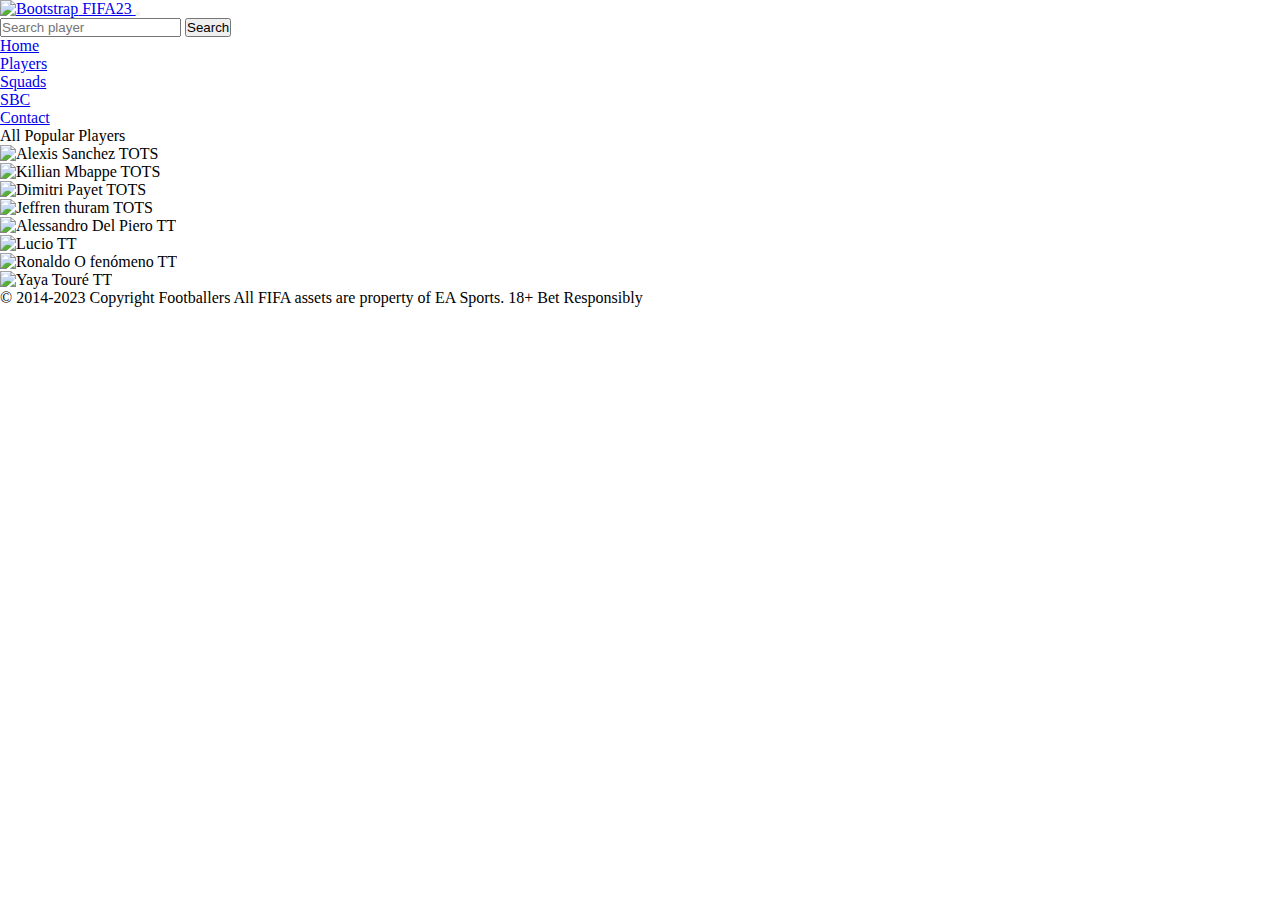
==== index.html @ 77e1256e "aplicando bootstrap a vistas restantes" ====
<!DOCTYPE html>
<html lang="en">
<head>
    <meta charset="UTF-8">
    <meta http-equiv="X-UA-Compatible" content="IE=edge">
    <meta name="viewport" content="width=device-width, initial-scale=1.0">
    <link href="https://cdn.jsdelivr.net/npm/bootstrap@5.3.0/dist/css/bootstrap.min.css" rel="stylesheet" integrity="sha384-9ndCyUaIbzAi2FUVXJi0CjmCapSmO7SnpJef0486qhLnuZ2cdeRhO02iuK6FUUVM" crossorigin="anonymous">
    <link rel="stylesheet" href="./style/style.css">
    <title>Footballers</title>
</head>
<body>
    <header>
        <nav class="navbar navbar-expand-lg bg-black">
            <div class="container-fluid">
                <a class="navbar-brand text-light" href="#">
                    <img src="./imagenes/logo.png" alt="Bootstrap" width="30" height="24" class="d-inline-block align-text-top">
                    FIFA23
                </a>            
                <button class="navbar-toggler bg-info" type="button" data-bs-toggle="collapse" data-bs-target="#navbarSupportedContent" aria-controls="navbarSupportedContent" aria-expanded="false" aria-label="Toggle navigation">
                    <span class="navbar-toggler-icon"></span>
                </button>
                <div class="collapse navbar-collapse" id="navbarSupportedContent">
                    <ul class="navbar-nav me-auto mb-2 mb-lg-0">
                        <li>
                            <form class="d-flex mx-4" role="search">
                                <input class="form-control me-2 bg-dark text-white" type="search" placeholder="Search player" aria-label="Search">
                                <button class="btn btn-info text-dark fw-bold" type="submit">Search</button>
                            </form>
                        </li>
                        <li class="nav-item">
                            <a class="nav-link active text-light" aria-current="page" href="./index.html">Home</a>
                        </li>
                        <li class="nav-item">
                            <a class="nav-link text-light" href="./views/players/players.html">Players</a>
                        </li>
                        <li class="nav-item">
                            <a class="nav-link text-light" href="./views/squads/squads.html">Squads</a>
                        </li>
                        <li class="nav-item">
                            <a class="nav-link text-light" href="./views/sbc/sbc.html">SBC</a>
                        </li>
                        <li class="nav-item">
                            <a class="nav-link text-light" href="./views/contact/contact.html">Contact</a>
                        </li>
                    </ul>
                </div>
            </div>
        </nav>
    </header>
    <section class="w-100 min-vh100 vh-100 bg-main">
        <div class="container-fluid py-5">
            <p class="h1 text-center text-info">All Popular Players</p>
        </div>
        <div class="container">
            <div class="row gy-4 row-cols-1 row-cols-md-2 row-cols-lg-3 row-cols-xl-4">
                <div class="col text-center">
                    <img src="./imagenes/alexis.png" alt="Alexis Sanchez TOTS" class="img-fluid">
                </div>
                <div class="col text-center">
                    <img src="./imagenes/mbappe.png" alt="Killian Mbappe TOTS" class="img-fluid">
                </div>
                <div class="col text-center">
                <img src="./imagenes/payet.jpg" alt="Dimitri Payet TOTS" class="img-fluid">
                </div>
                <div class="col text-center">
                    <img src="./imagenes/thuram.png" alt="Jeffren thuram TOTS" class="img-fluid">
                </div>
                <div class="col text-center">
                    <img src="./imagenes/delpiero.png" alt="Alessandro Del Piero TT" class="img-fluid">
                </div>
                <div class="col text-center">
                    <img src="./imagenes/lucio.png" alt="Lucio TT" class="img-fluid">
                </div>
                <div class="col text-center">
                    <img src="./imagenes/ronaldo.png" alt="Ronaldo O fenómeno TT" class="img-fluid">
                </div>
                <div class="col text-center">
                    <img src="./imagenes/yaya.png" alt="Yaya Touré TT" class="img-fluid">
                </div>
            </div>            
        </div>
    </section>
    <div class="container-fluid bg-info py-2">
        <footer class="text-white text-center p-110">© 2014-2023 Copyright Footballers All FIFA assets are property of EA Sports. 18+ Bet Responsibly</footer>
    </div>
    <script src="https://cdn.jsdelivr.net/npm/bootstrap@5.3.0/dist/js/bootstrap.bundle.min.js" integrity="sha384-geWF76RCwLtnZ8qwWowPQNguL3RmwHVBC9FhGdlKrxdiJJigb/j/68SIy3Te4Bkz" crossorigin="anonymous"></script>

</body>
</html>
---- style/style.css ----
* {
    margin: 0;
    padding: 0;
    box-sizing: border-box;
}

.bg-main{
    background-image: url(../imagenes/dark-fifa-bg-3.png);
}
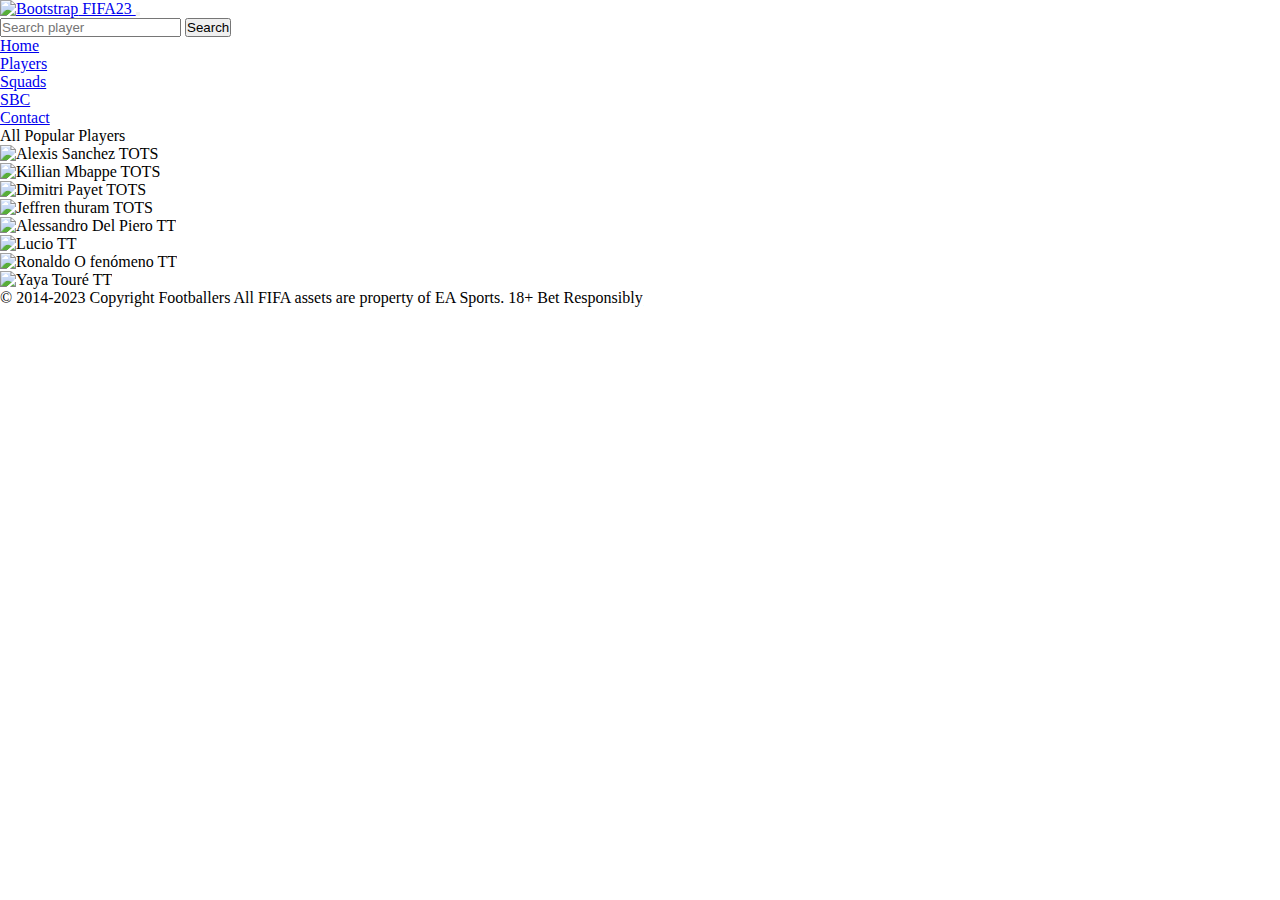
==== commit ac3f190b: "Aplicando correciones pre-entrega 2" ====
--- a/index.html
+++ b/index.html
@@ -1,89 +1,89 @@
 <!DOCTYPE html>
 <html lang="en">
-<head>
-    <meta charset="UTF-8">
-    <meta http-equiv="X-UA-Compatible" content="IE=edge">
-    <meta name="viewport" content="width=device-width, initial-scale=1.0">
-    <link href="https://cdn.jsdelivr.net/npm/bootstrap@5.3.0/dist/css/bootstrap.min.css" rel="stylesheet" integrity="sha384-9ndCyUaIbzAi2FUVXJi0CjmCapSmO7SnpJef0486qhLnuZ2cdeRhO02iuK6FUUVM" crossorigin="anonymous">
-    <link rel="stylesheet" href="./style/style.css">
-    <title>Footballers</title>
-</head>
-<body>
-    <header>
-        <nav class="navbar navbar-expand-lg bg-black">
-            <div class="container-fluid">
-                <a class="navbar-brand text-light" href="#">
-                    <img src="./imagenes/logo.png" alt="Bootstrap" width="30" height="24" class="d-inline-block align-text-top">
-                    FIFA23
-                </a>            
-                <button class="navbar-toggler bg-info" type="button" data-bs-toggle="collapse" data-bs-target="#navbarSupportedContent" aria-controls="navbarSupportedContent" aria-expanded="false" aria-label="Toggle navigation">
-                    <span class="navbar-toggler-icon"></span>
-                </button>
-                <div class="collapse navbar-collapse" id="navbarSupportedContent">
-                    <ul class="navbar-nav me-auto mb-2 mb-lg-0">
-                        <li>
-                            <form class="d-flex mx-4" role="search">
-                                <input class="form-control me-2 bg-dark text-white" type="search" placeholder="Search player" aria-label="Search">
-                                <button class="btn btn-info text-dark fw-bold" type="submit">Search</button>
-                            </form>
-                        </li>
-                        <li class="nav-item">
-                            <a class="nav-link active text-light" aria-current="page" href="./index.html">Home</a>
-                        </li>
-                        <li class="nav-item">
-                            <a class="nav-link text-light" href="./views/players/players.html">Players</a>
-                        </li>
-                        <li class="nav-item">
-                            <a class="nav-link text-light" href="./views/squads/squads.html">Squads</a>
-                        </li>
-                        <li class="nav-item">
-                            <a class="nav-link text-light" href="./views/sbc/sbc.html">SBC</a>
-                        </li>
-                        <li class="nav-item">
-                            <a class="nav-link text-light" href="./views/contact/contact.html">Contact</a>
-                        </li>
-                    </ul>
+    <head>
+        <meta charset="UTF-8">
+        <meta http-equiv="X-UA-Compatible" content="IE=edge">
+        <meta name="viewport" content="width=device-width, initial-scale=1.0">
+        <link href="https://cdn.jsdelivr.net/npm/bootstrap@5.3.0/dist/css/bootstrap.min.css" rel="stylesheet" integrity="sha384-9ndCyUaIbzAi2FUVXJi0CjmCapSmO7SnpJef0486qhLnuZ2cdeRhO02iuK6FUUVM" crossorigin="anonymous">
+        <link rel="stylesheet" href="./style/style.css">
+        <title>Footballers</title>
+    </head>
+    <body>
+        <header>
+            <nav class="navbar navbar-expand-lg bg-black">
+                <div class="container-fluid">
+                    <a class="navbar-brand text-light" href="./index.html">
+                        <img src="./imagenes/logo.png" alt="Bootstrap" width="30" height="24" class="d-inline-block align-text-top">
+                        FIFA23
+                    </a>            
+                    <button class="navbar-toggler bg-info" type="button" data-bs-toggle="collapse" data-bs-target="#navbarSupportedContent" aria-controls="navbarSupportedContent" aria-expanded="false" aria-label="Toggle navigation">
+                        <span class="navbar-toggler-icon"></span>
+                    </button>
+                    <div class="collapse navbar-collapse" id="navbarSupportedContent">
+                        <ul class="navbar-nav me-auto mb-2 mb-lg-0">
+                            <li>
+                                <form class="d-flex mx-4" role="search">
+                                    <input class="form-control me-2 bg-dark text-white" type="search" placeholder="Search player" aria-label="Search">
+                                    <button class="btn btn-info text-dark fw-bold" type="submit">Search</button>
+                                </form>
+                            </li>
+                            <li class="nav-item">
+                                <a class="nav-link active text-light" aria-current="page" href="./index.html">Home</a>
+                            </li>
+                            <li class="nav-item">
+                                <a class="nav-link text-light" href="./views/players/players.html">Players</a>
+                            </li>
+                            <li class="nav-item">
+                                <a class="nav-link text-light" href="./views/squads/squads.html">Squads</a>
+                            </li>
+                            <li class="nav-item">
+                                <a class="nav-link text-light" href="./views/sbc/sbc.html">SBC</a>
+                            </li>
+                            <li class="nav-item">
+                                <a class="nav-link text-light" href="./views/contact/contact.html">Contact</a>
+                            </li>
+                        </ul>
+                    </div>
                 </div>
+            </nav>
+        </header>
+        <section class="w-100 min-vh100 vh-100 bg-main">
+            <div class="container-fluid py-5">
+                <p class="h1 text-center text-info">All Popular Players</p>
             </div>
-        </nav>
-    </header>
-    <section class="w-100 min-vh100 vh-100 bg-main">
-        <div class="container-fluid py-5">
-            <p class="h1 text-center text-info">All Popular Players</p>
+            <div class="container">
+                <div class="row gy-4 row-cols-1 row-cols-md-2 row-cols-lg-3 row-cols-xl-4">
+                    <div class="col text-center">
+                        <img src="./imagenes/alexis.png" alt="Alexis Sanchez TOTS" class="img-fluid">
+                    </div>
+                    <div class="col text-center">
+                        <img src="./imagenes/mbappe.png" alt="Killian Mbappe TOTS" class="img-fluid">
+                    </div>
+                    <div class="col text-center">
+                    <img src="./imagenes/payet.jpg" alt="Dimitri Payet TOTS" class="img-fluid">
+                    </div>
+                    <div class="col text-center">
+                        <img src="./imagenes/thuram.png" alt="Jeffren thuram TOTS" class="img-fluid">
+                    </div>
+                    <div class="col text-center">
+                        <img src="./imagenes/delpiero.png" alt="Alessandro Del Piero TT" class="img-fluid">
+                    </div>
+                    <div class="col text-center">
+                        <img src="./imagenes/lucio.png" alt="Lucio TT" class="img-fluid">
+                    </div>
+                    <div class="col text-center">
+                        <img src="./imagenes/ronaldo.png" alt="Ronaldo O fenómeno TT" class="img-fluid">
+                    </div>
+                    <div class="col text-center">
+                        <img src="./imagenes/yaya.png" alt="Yaya Touré TT" class="img-fluid">
+                    </div>
+                </div>            
+            </div>
+        </section>
+        <div class="container-fluid bg-info py-2">
+            <footer class="text-white text-center">© 2014-2023 Copyright Footballers All FIFA assets are property of EA Sports. 18+ Bet Responsibly</footer>
         </div>
-        <div class="container">
-            <div class="row gy-4 row-cols-1 row-cols-md-2 row-cols-lg-3 row-cols-xl-4">
-                <div class="col text-center">
-                    <img src="./imagenes/alexis.png" alt="Alexis Sanchez TOTS" class="img-fluid">
-                </div>
-                <div class="col text-center">
-                    <img src="./imagenes/mbappe.png" alt="Killian Mbappe TOTS" class="img-fluid">
-                </div>
-                <div class="col text-center">
-                <img src="./imagenes/payet.jpg" alt="Dimitri Payet TOTS" class="img-fluid">
-                </div>
-                <div class="col text-center">
-                    <img src="./imagenes/thuram.png" alt="Jeffren thuram TOTS" class="img-fluid">
-                </div>
-                <div class="col text-center">
-                    <img src="./imagenes/delpiero.png" alt="Alessandro Del Piero TT" class="img-fluid">
-                </div>
-                <div class="col text-center">
-                    <img src="./imagenes/lucio.png" alt="Lucio TT" class="img-fluid">
-                </div>
-                <div class="col text-center">
-                    <img src="./imagenes/ronaldo.png" alt="Ronaldo O fenómeno TT" class="img-fluid">
-                </div>
-                <div class="col text-center">
-                    <img src="./imagenes/yaya.png" alt="Yaya Touré TT" class="img-fluid">
-                </div>
-            </div>            
-        </div>
-    </section>
-    <div class="container-fluid bg-info py-2">
-        <footer class="text-white text-center p-110">© 2014-2023 Copyright Footballers All FIFA assets are property of EA Sports. 18+ Bet Responsibly</footer>
-    </div>
-    <script src="https://cdn.jsdelivr.net/npm/bootstrap@5.3.0/dist/js/bootstrap.bundle.min.js" integrity="sha384-geWF76RCwLtnZ8qwWowPQNguL3RmwHVBC9FhGdlKrxdiJJigb/j/68SIy3Te4Bkz" crossorigin="anonymous"></script>
+        <script src="https://cdn.jsdelivr.net/npm/bootstrap@5.3.0/dist/js/bootstrap.bundle.min.js" integrity="sha384-geWF76RCwLtnZ8qwWowPQNguL3RmwHVBC9FhGdlKrxdiJJigb/j/68SIy3Te4Bkz" crossorigin="anonymous"></script>
 
-</body>
+    </body>
 </html>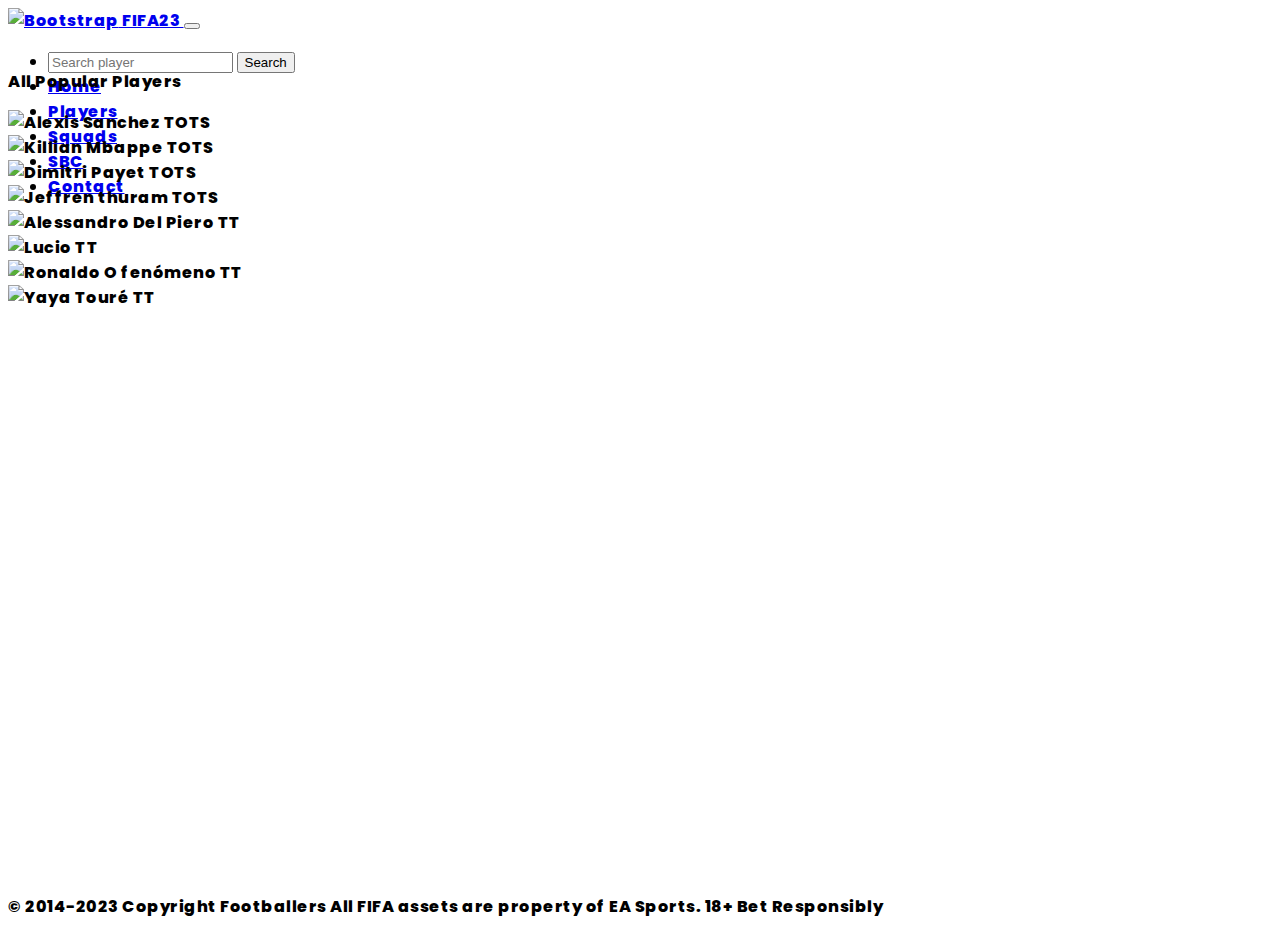
==== commit 06f3fc13: "haciendo responsive todas las vistas" ====
--- a/index.html
+++ b/index.html
@@ -5,11 +5,14 @@
         <meta http-equiv="X-UA-Compatible" content="IE=edge">
         <meta name="viewport" content="width=device-width, initial-scale=1.0">
         <link href="https://cdn.jsdelivr.net/npm/bootstrap@5.3.0/dist/css/bootstrap.min.css" rel="stylesheet" integrity="sha384-9ndCyUaIbzAi2FUVXJi0CjmCapSmO7SnpJef0486qhLnuZ2cdeRhO02iuK6FUUVM" crossorigin="anonymous">
-        <link rel="stylesheet" href="./style/style.css">
+        <link rel="preconnect" href="https://fonts.googleapis.com">
+        <link rel="preconnect" href="https://fonts.gstatic.com" crossorigin>
+        <link href="https://fonts.googleapis.com/css2?family=Poppins:wght@100&display=swap" rel="stylesheet">
+        <link rel="stylesheet" href="./sass/main.css">
         <title>Footballers</title>
     </head>
-    <body>
-        <header>
+    <body class="min-vh-100 vh-100">
+        <header class="header">
             <nav class="navbar navbar-expand-lg bg-black">
                 <div class="container-fluid">
                     <a class="navbar-brand text-light" href="./index.html">
@@ -47,7 +50,7 @@
                 </div>
             </nav>
         </header>
-        <section class="w-100 min-vh100 vh-100 bg-main">
+        <section class="bg-main">
             <div class="container-fluid py-5">
                 <p class="h1 text-center text-info">All Popular Players</p>
             </div>
@@ -80,7 +83,7 @@
                 </div>            
             </div>
         </section>
-        <div class="container-fluid bg-info py-2">
+        <div class="container-fluid bg-black container-footer" >
             <footer class="text-white text-center">© 2014-2023 Copyright Footballers All FIFA assets are property of EA Sports. 18+ Bet Responsibly</footer>
         </div>
         <script src="https://cdn.jsdelivr.net/npm/bootstrap@5.3.0/dist/js/bootstrap.bundle.min.js" integrity="sha384-geWF76RCwLtnZ8qwWowPQNguL3RmwHVBC9FhGdlKrxdiJJigb/j/68SIy3Te4Bkz" crossorigin="anonymous"></script>
--- a/sass/main.css
+++ b/sass/main.css
@@ -0,0 +1,67 @@
+body {
+  font-family: "Poppins", sans-serif;
+  font-weight: 800;
+  letter-spacing: 0.5px;
+}
+
+@media screen and (max-width: 768px) {
+  .container-footer {
+    min-height: 3vh;
+    font-size: 0.6em;
+    padding-top: 5px;
+  }
+  .bg-main {
+    background-image: url(../imagenes/dark-fifa-bg-3.png);
+    min-height: 91vh;
+  }
+  .header {
+    height: 6vh;
+  }
+}
+@media screen and (min-width: 769px) and (max-width: 1024px) {
+  .container-footer {
+    min-height: 3vh;
+    font-size: 0.75em;
+    padding-top: 5px;
+  }
+  .bg-main {
+    background-image: url(../imagenes/dark-fifa-bg-3.png);
+    min-height: 91vh;
+  }
+  .header {
+    height: 6vh;
+  }
+}
+@media screen and (min-width: 1025px) {
+  .container-footer {
+    min-height: 5vh;
+    font-size: 1em;
+    padding-top: 15px;
+  }
+  .bg-main {
+    background-image: url(../imagenes/dark-fifa-bg-3.png);
+    min-height: 90vh;
+  }
+  .header {
+    height: 5vh;
+  }
+}
+footer {
+  height: 100%;
+}
+
+#squadName::-moz-placeholder {
+  color: red;
+}
+
+#squadName::placeholder {
+  color: red;
+}
+
+#searchPlayer::-moz-placeholder {
+  color: white;
+}
+
+#searchPlayer::placeholder {
+  color: white;
+}/*# sourceMappingURL=main.css.map */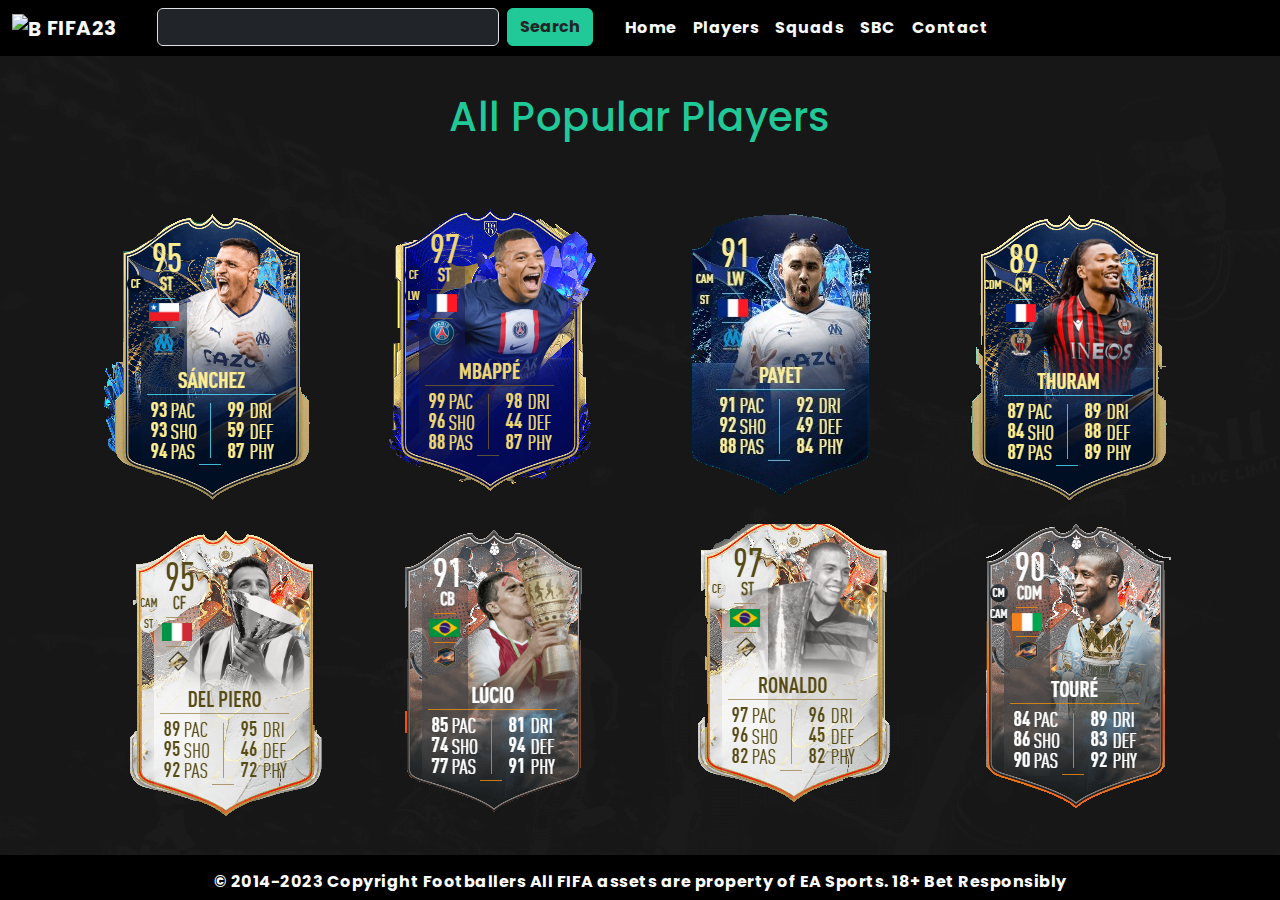
==== commit fd57daf3: "customizando bootstrap y haciendo paginas responsive" ====
--- a/index.html
+++ b/index.html
@@ -1,92 +1,98 @@
 <!DOCTYPE html>
 <html lang="en">
-    <head>
-        <meta charset="UTF-8">
-        <meta http-equiv="X-UA-Compatible" content="IE=edge">
-        <meta name="viewport" content="width=device-width, initial-scale=1.0">
-        <link href="https://cdn.jsdelivr.net/npm/bootstrap@5.3.0/dist/css/bootstrap.min.css" rel="stylesheet" integrity="sha384-9ndCyUaIbzAi2FUVXJi0CjmCapSmO7SnpJef0486qhLnuZ2cdeRhO02iuK6FUUVM" crossorigin="anonymous">
-        <link rel="preconnect" href="https://fonts.googleapis.com">
-        <link rel="preconnect" href="https://fonts.gstatic.com" crossorigin>
-        <link href="https://fonts.googleapis.com/css2?family=Poppins:wght@100&display=swap" rel="stylesheet">
-        <link rel="stylesheet" href="./sass/main.css">
-        <title>Footballers</title>
-    </head>
-    <body class="min-vh-100 vh-100">
-        <header class="header">
-            <nav class="navbar navbar-expand-lg bg-black">
-                <div class="container-fluid">
-                    <a class="navbar-brand text-light" href="./index.html">
-                        <img src="./imagenes/logo.png" alt="Bootstrap" width="30" height="24" class="d-inline-block align-text-top">
-                        FIFA23
-                    </a>            
-                    <button class="navbar-toggler bg-info" type="button" data-bs-toggle="collapse" data-bs-target="#navbarSupportedContent" aria-controls="navbarSupportedContent" aria-expanded="false" aria-label="Toggle navigation">
-                        <span class="navbar-toggler-icon"></span>
-                    </button>
-                    <div class="collapse navbar-collapse" id="navbarSupportedContent">
-                        <ul class="navbar-nav me-auto mb-2 mb-lg-0">
-                            <li>
-                                <form class="d-flex mx-4" role="search">
-                                    <input class="form-control me-2 bg-dark text-white" type="search" placeholder="Search player" aria-label="Search">
-                                    <button class="btn btn-info text-dark fw-bold" type="submit">Search</button>
-                                </form>
-                            </li>
-                            <li class="nav-item">
-                                <a class="nav-link active text-light" aria-current="page" href="./index.html">Home</a>
-                            </li>
-                            <li class="nav-item">
-                                <a class="nav-link text-light" href="./views/players/players.html">Players</a>
-                            </li>
-                            <li class="nav-item">
-                                <a class="nav-link text-light" href="./views/squads/squads.html">Squads</a>
-                            </li>
-                            <li class="nav-item">
-                                <a class="nav-link text-light" href="./views/sbc/sbc.html">SBC</a>
-                            </li>
-                            <li class="nav-item">
-                                <a class="nav-link text-light" href="./views/contact/contact.html">Contact</a>
-                            </li>
-                        </ul>
-                    </div>
+
+<head>
+    <meta charset="UTF-8">
+    <meta http-equiv="X-UA-Compatible" content="IE=edge">
+    <meta name="viewport" content="width=device-width, initial-scale=1.0">
+    <link rel="preconnect" href="https://fonts.googleapis.com">
+    <link rel="preconnect" href="https://fonts.gstatic.com" crossorigin>
+    <link href="https://fonts.googleapis.com/css2?family=Poppins:wght@100&display=swap" rel="stylesheet">
+    <link rel="stylesheet" href="./sass/main.css">
+    <title>Footballers</title>
+</head>
+
+<body class="min-vh-100 vh-100">
+    <header class="header">
+        <nav class="navbar navbar-expand-lg bg-black">
+            <div class="container-fluid">
+                <a class="navbar-brand text-light" href="./index.html">
+                    <img src="./imagenes/logo.png" alt="Bootstrap" width="30" height="24"
+                        class="d-inline-block align-text-top">
+                    FIFA23
+                </a>
+                <button class="navbar-toggler bg-primary" type="button" data-bs-toggle="collapse"
+                    data-bs-target="#navbarSupportedContent" aria-controls="navbarSupportedContent"
+                    aria-expanded="false" aria-label="Toggle navigation">
+                    <span class="navbar-toggler-icon"></span>
+                </button>
+                <div class="collapse navbar-collapse" id="navbarSupportedContent">
+                    <ul class="navbar-nav me-auto mb-2 mb-lg-0">
+                        <li>
+                            <form class="d-flex mx-4" role="search">
+                                <input class="form-control me-2 bg-dark text-white" type="search"
+                                    placeholder="Search player" aria-label="Search">
+                                <button class="btn btn-primary text-dark fw-bold" type="submit">Search</button>
+                            </form>
+                        </li>
+                        <li class="nav-item">
+                            <a class="nav-link active text-light" aria-current="page" href="./index.html">Home</a>
+                        </li>
+                        <li class="nav-item">
+                            <a class="nav-link text-light" href="./views/players/players.html">Players</a>
+                        </li>
+                        <li class="nav-item">
+                            <a class="nav-link text-light" href="./views/squads/squads.html">Squads</a>
+                        </li>
+                        <li class="nav-item">
+                            <a class="nav-link text-light" href="./views/sbc/sbc.html">SBC</a>
+                        </li>
+                        <li class="nav-item">
+                            <a class="nav-link text-light" href="./views/contact/contact.html">Contact</a>
+                        </li>
+                    </ul>
                 </div>
-            </nav>
-        </header>
-        <section class="bg-main">
-            <div class="container-fluid py-5">
-                <p class="h1 text-center text-info">All Popular Players</p>
             </div>
-            <div class="container">
-                <div class="row gy-4 row-cols-1 row-cols-md-2 row-cols-lg-3 row-cols-xl-4">
-                    <div class="col text-center">
-                        <img src="./imagenes/alexis.png" alt="Alexis Sanchez TOTS" class="img-fluid">
-                    </div>
-                    <div class="col text-center">
-                        <img src="./imagenes/mbappe.png" alt="Killian Mbappe TOTS" class="img-fluid">
-                    </div>
-                    <div class="col text-center">
-                    <img src="./imagenes/payet.jpg" alt="Dimitri Payet TOTS" class="img-fluid">
-                    </div>
-                    <div class="col text-center">
-                        <img src="./imagenes/thuram.png" alt="Jeffren thuram TOTS" class="img-fluid">
-                    </div>
-                    <div class="col text-center">
-                        <img src="./imagenes/delpiero.png" alt="Alessandro Del Piero TT" class="img-fluid">
-                    </div>
-                    <div class="col text-center">
-                        <img src="./imagenes/lucio.png" alt="Lucio TT" class="img-fluid">
-                    </div>
-                    <div class="col text-center">
-                        <img src="./imagenes/ronaldo.png" alt="Ronaldo O fenómeno TT" class="img-fluid">
-                    </div>
-                    <div class="col text-center">
-                        <img src="./imagenes/yaya.png" alt="Yaya Touré TT" class="img-fluid">
-                    </div>
-                </div>            
+        </nav>
+    </header>
+    <section class="bg-main">
+        <div class="container-fluid py-5">
+            <p class="h1 text-center text-primary">All Popular Players</p>
+        </div>
+        <div class="container">
+            <div class="row gy-4 row-cols-1 row-cols-md-2 row-cols-lg-3 row-cols-xl-4">
+                <div class="col text-center">
+                    <img src="./imagenes/alexis.png" alt="Alexis Sanchez TOTS" class="img-fluid">
+                </div>
+                <div class="col text-center">
+                    <img src="./imagenes/mbappe.png" alt="Killian Mbappe TOTS" class="img-fluid">
+                </div>
+                <div class="col text-center">
+                    <img src="./imagenes/payet.png" alt="Dimitri Payet TOTS" class="img-fluid">
+                </div>
+                <div class="col text-center">
+                    <img src="./imagenes/thuram.png" alt="Jeffren thuram TOTS" class="img-fluid">
+                </div>
+                <div class="col text-center">
+                    <img src="./imagenes/delpiero.png" alt="Alessandro Del Piero TT" class="img-fluid">
+                </div>
+                <div class="col text-center">
+                    <img src="./imagenes/lucio.png" alt="Lucio TT" class="img-fluid">
+                </div>
+                <div class="col text-center">
+                    <img src="./imagenes/ronaldo.png" alt="Ronaldo O fenómeno TT" class="img-fluid">
+                </div>
+                <div class="col text-center">
+                    <img src="./imagenes/yaya.png" alt="Yaya Touré TT" class="img-fluid">
+                </div>
             </div>
-        </section>
-        <div class="container-fluid bg-black container-footer" >
-            <footer class="text-white text-center">© 2014-2023 Copyright Footballers All FIFA assets are property of EA Sports. 18+ Bet Responsibly</footer>
         </div>
-        <script src="https://cdn.jsdelivr.net/npm/bootstrap@5.3.0/dist/js/bootstrap.bundle.min.js" integrity="sha384-geWF76RCwLtnZ8qwWowPQNguL3RmwHVBC9FhGdlKrxdiJJigb/j/68SIy3Te4Bkz" crossorigin="anonymous"></script>
+    </section>
+    <div class="container-fluid bg-black container-footer">
+        <footer class="text-white text-center">© 2014-2023 Copyright Footballers All FIFA assets are property of EA
+            Sports. 18+ Bet Responsibly</footer>
+    </div>
+    <script src="./bootstrap/dist/js/bootstrap.js"></script>
+</body>
 
-    </body>
 </html>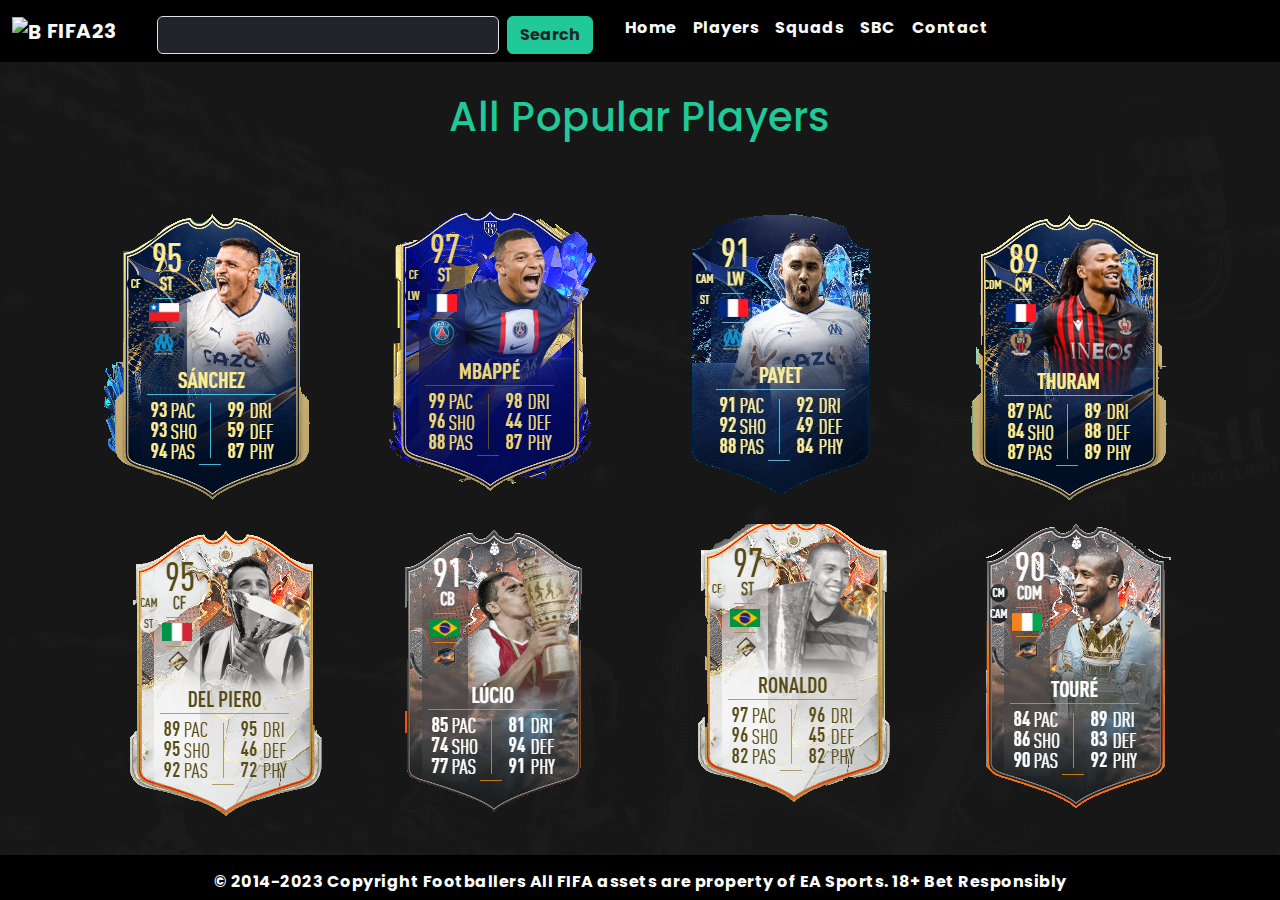
==== commit befa5ab0: "mejorando estilos y optimizando codigo sass" ====
--- a/index.html
+++ b/index.html
@@ -5,6 +5,9 @@
     <meta charset="UTF-8">
     <meta http-equiv="X-UA-Compatible" content="IE=edge">
     <meta name="viewport" content="width=device-width, initial-scale=1.0">
+    <meta name="description" content="Explore and filter FIFA 23 Ultimate Team Players and Ratings">
+    <meta name="author" content="Footballers">
+    <meta name="keywords" content="FIFA, FIFA23, FUTDRAFT, SBC, Football, Footballers, FUT23"/>
     <link rel="preconnect" href="https://fonts.googleapis.com">
     <link rel="preconnect" href="https://fonts.gstatic.com" crossorigin>
     <link href="https://fonts.googleapis.com/css2?family=Poppins:wght@100&display=swap" rel="stylesheet">
@@ -28,7 +31,7 @@
                 </button>
                 <div class="collapse navbar-collapse" id="navbarSupportedContent">
                     <ul class="navbar-nav me-auto mb-2 mb-lg-0">
-                        <li>
+                        <li class="pt-2">
                             <form class="d-flex mx-4" role="search">
                                 <input class="form-control me-2 bg-dark text-white" type="search"
                                     placeholder="Search player" aria-label="Search">
